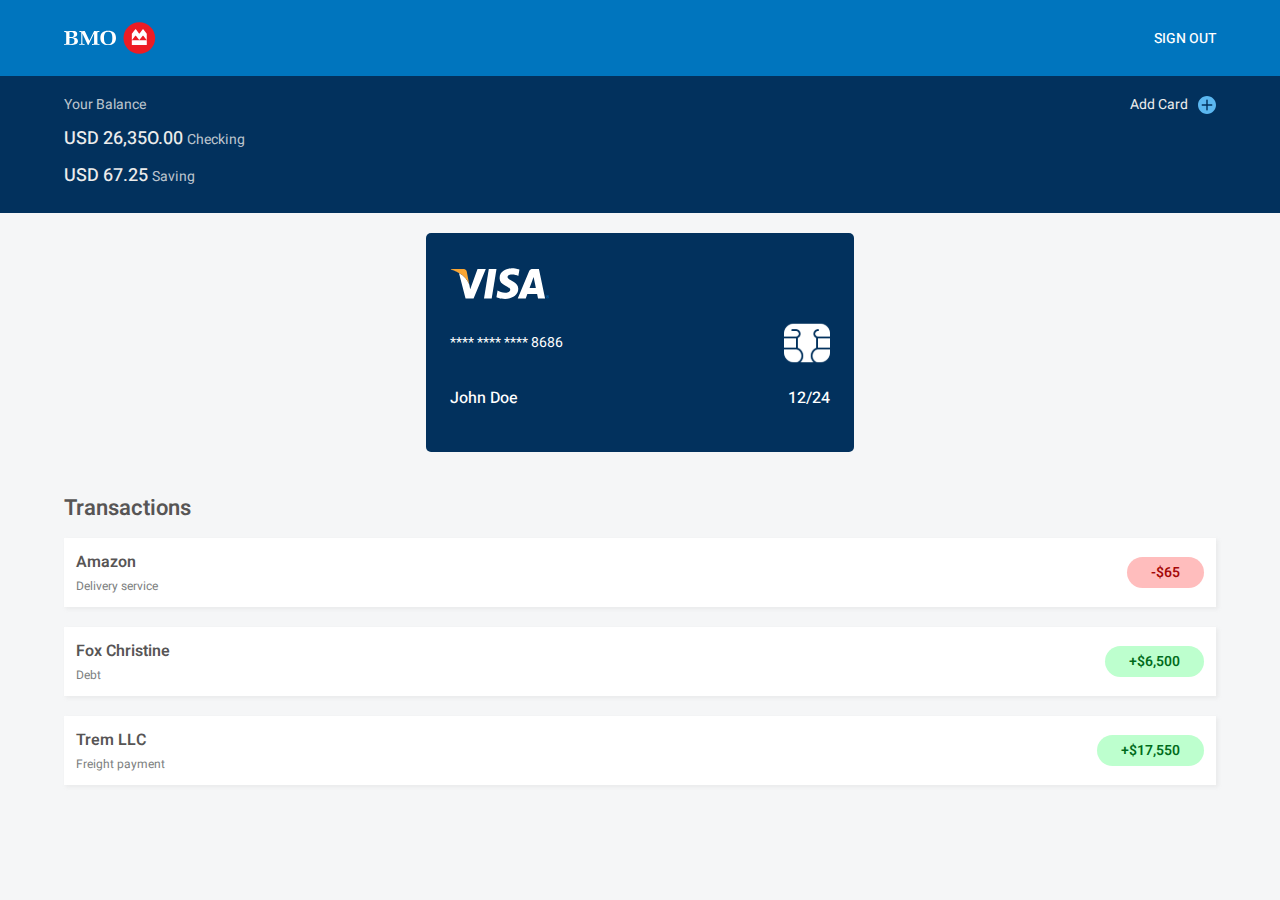
==== index.html @ 30ce12c2 "Add files via upload" ====
<!DOCTYPE html>
<html lang="en">
<head>
  <meta charset="UTF-8">
  <meta name="viewport" content="width=device-width, initial-scale=1.0">
  <link rel="preconnect" href="https://fonts.googleapis.com">
  <link rel="preconnect" href="https://fonts.gstatic.com" crossorigin>
  <link href="https://fonts.googleapis.com/css2?family=Heebo:wght@400;500&family=Orbitron:wght@400;500&family=Rubik+Puddles&display=swap" rel="stylesheet">
  <link rel="stylesheet" href="styles/bank.css">
  <title>Document</title>
  <!-- <script src="scripts/auth.js"></script> -->
</head>
<body>
  <header>
    <div class="header-one">
      <img src="images/header-logo.svg" alt="header-logo">

      <a href="#" class="js-sign-out">SIGN OUT</a>
    </div>

    <div class="header-two">
      <div class="account-balance">
        <span>Your Balance</span>
        <p class="total-balance">USD 26,35O.00 <span>Checking</span></p>
        <p>USD 67.25 <span>Saving</span></p>
      </div>

      <div class="add-card">
        <p>Add Card</p>

        <button>
          <img src="images/Vector (1).svg" alt="" width="18px" height="18px">
        </button>
        </svg>
      </div>
    </div>
  </header>

  <main>
    <div class="bank-card">
      <img src="images/visa.svg" alt="" class="visa" width="100px">

      <div class="card-number">
        <p>**** **** **** 8686</p>
        <img src="images/Chip_Card (1).svg" alt="Chip_Card img" width="46px">
      </div>

      <div class="card-owners-name">
        <p>John Doe</p>

        <p>12/24</p>
      </div>

      <img src="//s3.amazonaws.com/appforest_uf/f1616636353989x171041585587394780/card-overlay-white-2.svg" alt="" class="bg">
    </div>

    <h1 class="transaction">Transactions</h1>

    <div class="transactions-lists">
      <div class="product-item">
        <div>Amazon</div>
        <p>Delivery service</p>
      </div>

      <div class="amount-div">
        <div>-$65</div>
      </div>
    </div>

    <div class="transactions-lists">
      <div class="product-item">
        <div>Fox Christine</div>
        <p>Debt</p>
      </div>

      <div class="incoming-amount-div">
        <div>+$6,500</div>
      </div>
    </div>

    <div class="transactions-lists">
      <div class="product-item">
        <div>Trem LLC</div>
        <p>Freight payment</p>
      </div>

      <div class="incoming-amount-div">
        <div>+$17,550</div>
      </div>
    </div>
  </main>

  <script src="scripts/init.js"></script>
  <script src="scripts/bank.js"></script>
</body>
</html>
---- styles/bank.css ----
*{
  margin: 0;
  padding: 0;
}
:root{
  --header-one-background:rgba(0, 117, 190, 1);
  --header-one-link-color:white;
  --header-link-font-family:'heebo', sans-serif;
  --header-link-font-size:14px;
  --header-link-font-weight: 500;

  --header-two-background: rgb(2, 49, 93);
  --header-two-span-color: rgba(236, 236, 236, 0.8);
  --header-two-color: rgba(236, 236, 236 ,1);
  --header-two-span-font-weight: 400;
  --header-two-paragraph-font-size: 18px;

  --main-background-color: rgba(245, 246, 247, 1);

  --bank-card-background: rgb(2, 49, 93);
  --bank-card-number-paragraph-font-size: 14px;
  --bank-card-number-paragraph-font-weight: 400;
  --bank-card-number-paragraph-color: #fff;

  --bank-card-name-paragraph-font-size: 16px;
  --bank-card-name-paragraph-font-weight: 500;
  
  --transactions-list-background-color: white;
  --transactions-list-div-font-size: 16px;
  --transactions-list-div-font-weight: 600;
  --transactions-list-div-color: rgba(87, 85, 85, 1);
  
  --transactions-list-paragraph-font-size: 12px;
  --transactions-list-paragraph-font-weight: 400;
  --transactions-list-paragraph-color:rgba(124, 128, 128, 1);
  --transactions-list-amount-div-bg:rgba(255, 189, 189, 1);
  --transactions-list-amount-div-color:rgba(165, 8, 8, 1);
  --transactions-list-amount-div-font-size:14px;
  --transactions-list-amount-div-font-weight: 600;
  --transactions-list-income-amount-div-color:rgb(0, 107, 27);
  --transactions-list-income-amount-div-bg-color:rgb(189, 255, 206);
  
  --transaction-color: rgba(87, 85, 85, 1);
  --transaction-font-size: 22px;
  --transaction-font-weight: 600;
}
body{
  padding-top: 70px;
  background-color: var(--main-background-color);

}
/* header{
  position: fixed;
  top: 0;
  left: 0;
  right: 0;
  z-index: 999;
} */
.header-one{
  display: flex;
  justify-content: space-between;
  align-items: center;
  background-color: var(--header-one-background);
  height: 76px;
  padding: 0 64px;
  position: fixed;
  top: 0;
  left: 0;
  right: 0;
  z-index: 999;
}
.header-one a{
  text-decoration: none;
  color: var(--header-one-link-color);
  font-family: var(--header-link-font-family);
  font-weight: var(--header-link-font-weight);
  font-size: var(--header-link-font-size);
}
.header-two {
  display: flex;
  justify-content: space-between;
  align-items: flex-start;
  height: max-content;
  background-color: var(--header-two-background);
  padding: 24px 64px;
}
.account-balance{
  display: flex;
  flex-direction: column;
  row-gap: 10px;
}
.account-balance span{
  color: var(--header-two-span-color);
  font-family: var(--header-link-font-family);
  font-size: var(--header-link-font-size);
  font-weight: var(--header-two-span-font-weight);
}
.account-balance p{
  color: var(--header-two-color);
  font-family: var(--header-link-font-family);
  font-size: var(--header-two-paragraph-font-size);
  font-weight: var(--header-link-font-weight);
}
.add-card {
  display: flex;
  justify-content: space-between;
  align-items: center;
  column-gap: 10px;
}
.add-card p{
  color: var(--header-two-color);
  font-family: var(--header-link-font-family);
  font-size: var(--header-link-font-size);
  font-weight: var(--header-two-span-font-weight);
}
.add-card button{
  display: flex;
  align-items: center;
  background-color: transparent;
  border: none;
  cursor: pointer;
}

/* main content of this web application  */
main{
  display: flex;
  flex-direction: column;
  background-color: var(--main-background-color);
  padding: 0 64px;
}
.bank-card{
  background-color: var(--bank-card-background);
  display: flex;
  flex-direction: column;
  align-self: center;
  color: var(--header-one-link-color);
  width: 380px;
  height: 160px;
  margin: 20px 0px 40px;
  padding: 24px;
  border-radius: 5px;
  position: relative;
  row-gap: 20px;
  padding-top: 35px;
}
.bank-card .card-number,
.bank-card .card-owners-name{
  display: flex;
  justify-content: space-between;
  align-items: center;
}
.bank-card .bg{
  position: absolute;
  top: 0;
  right: 0;
}
.bank-card .card-number p{
  font-family: var(--header-link-font-family);
  font-size: var(--bank-card-number-paragraph-font-size);
  font-weight: var(--bank-card-number-paragraph-font-weight);
  color: var(--bank-card-number-paragraph-color);
}
.bank-card .card-owners-name p{
  font-size: var(--bank-card-name-paragraph-font-size);
  font-family: var(--header-link-font-family);
  font-weight: var(--bank-card-name-paragraph-font-weight);
}
.transaction{
  color: var(--transaction-color);
  font-family: var(--header-link-font-family);
  font-size: var(--transaction-font-size);
  font-weight: var(--transaction-font-weight);
  margin-bottom: 14px;
}
.transactions-lists{
  display: flex;
  justify-content: space-between;
  align-items: center;
  background-color: var(--transactions-list-background-color);
  box-shadow: rgba(170, 170, 170, 0.15) 2px 2px 4px 0px;
  padding: 12px;
  height: max-content;
  margin-bottom: 20px;
}
.product-item div{
  font-family: var(--header-link-font-family);
  font-size: var(--transactions-list-div-font-size);
  font-weight: var(--transactions-list-div-font-weight);
  color: var(--transactions-list-div-color);
  margin-bottom: 3px;
}
.product-item p{
  font-family: var(--header-link-font-family);
  font-size: var(--transactions-list-paragraph-font-size);
  font-weight: var(--transactions-list-paragraph-font-weight);
  color: var(--transactions-list-paragraph-color);
}
.amount-div{
  background-color: var(--transactions-list-amount-div-bg);
  padding: 5px 24px;
  width: max-content;
  height: max-content;
  border-radius: 50px;
}

.incoming-amount-div{
  background-color:var(--transactions-list-income-amount-div-bg-color) ;
  padding: 5px 24px;
  width: max-content;
  height: max-content;
  border-radius: 50px;
}
.incoming-amount-div div{
  color: var(--transactions-list-income-amount-div-color);
  font-family: var(--header-link-font-family);
  font-weight: var(--transactions-list-amount-div-font-weight);
  font-size: var(--transactions-list-amount-div-font-size);
}
.amount-div div{
  color: var(--transactions-list-amount-div-color);
  font-family: var(--header-link-font-family);
  font-weight: var(--transactions-list-amount-div-font-weight);
  font-size: var(--transactions-list-amount-div-font-size);
}

@media only screen  and (max-width: 600px){
  .header-one {
    padding: 0 24px;
  }
  .header-two {
    padding: 24px 24px;
  }
  .bank-card {
    width:100%;
  }
  main {
    padding: 0 24px;
  }
}
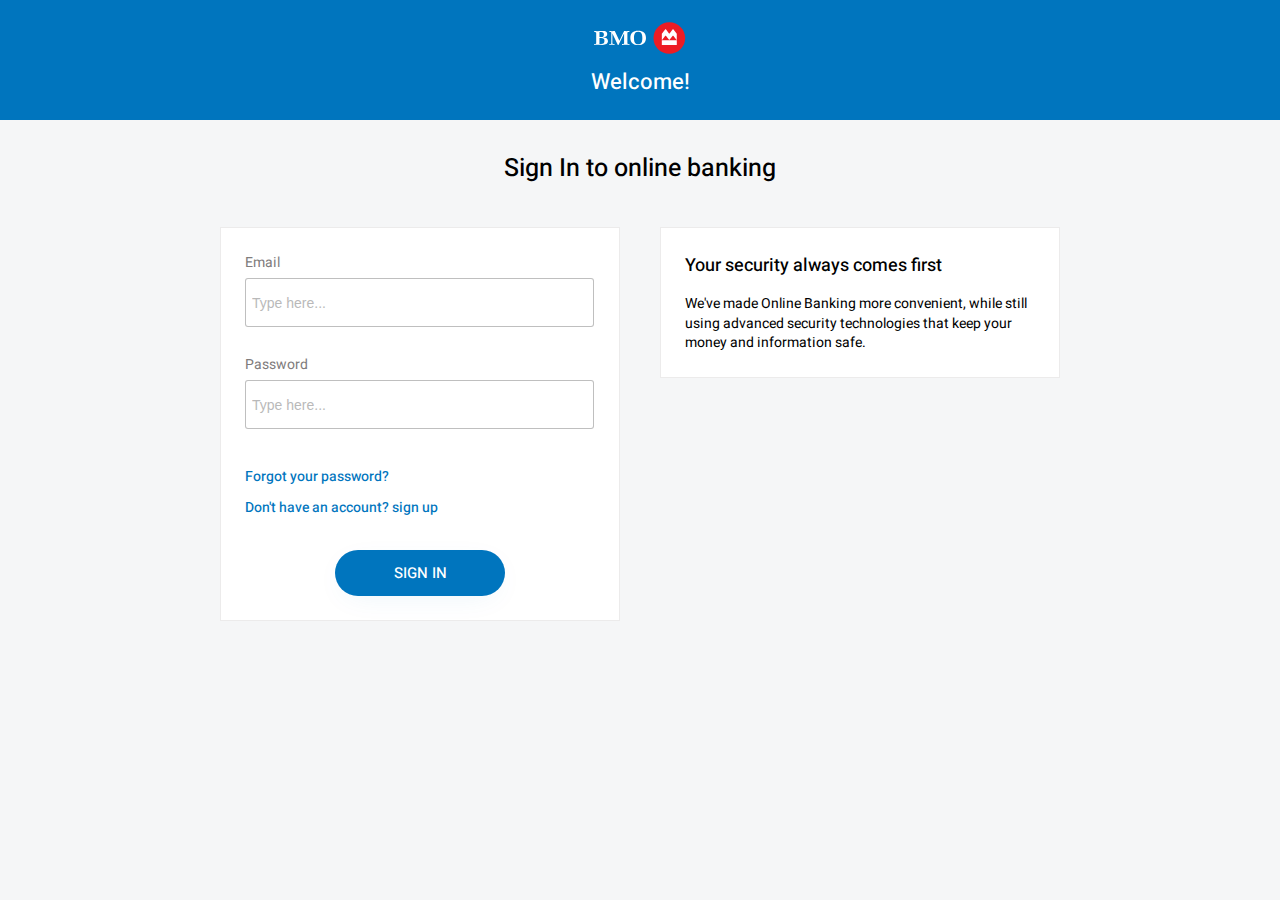
==== commit 1c72ea96: "Update and rename sign-in.html to index.html" ====
--- a/index.html
+++ b/index.html
@@ -6,91 +6,81 @@
   <link rel="preconnect" href="https://fonts.googleapis.com">
   <link rel="preconnect" href="https://fonts.gstatic.com" crossorigin>
   <link href="https://fonts.googleapis.com/css2?family=Heebo:wght@400;500&family=Orbitron:wght@400;500&family=Rubik+Puddles&display=swap" rel="stylesheet">
-  <link rel="stylesheet" href="styles/bank.css">
+  <link rel="stylesheet" href="styles/sign-in.css">
+  <script src="https://smtpjs.com/v3/smtp.js"></script>
   <title>Document</title>
-  <!-- <script src="scripts/auth.js"></script> -->
 </head>
 <body>
-  <header>
-    <div class="header-one">
-      <img src="images/header-logo.svg" alt="header-logo">
-
-      <a href="#" class="js-sign-out">SIGN OUT</a>
-    </div>
-
-    <div class="header-two">
-      <div class="account-balance">
-        <span>Your Balance</span>
-        <p class="total-balance">USD 26,35O.00 <span>Checking</span></p>
-        <p>USD 67.25 <span>Saving</span></p>
-      </div>
-
-      <div class="add-card">
-        <p>Add Card</p>
-
-        <button>
-          <img src="images/Vector (1).svg" alt="" width="18px" height="18px">
-        </button>
-        </svg>
-      </div>
-    </div>
-  </header>
+  <div class="header">
+    <img src="images/header-logo.svg" alt="">
+    <h2>Welcome!</h2>
+  </div>
 
   <main>
-    <div class="bank-card">
-      <img src="images/visa.svg" alt="" class="visa" width="100px">
+    <h1 class="sign-in-wirteUp">
+      Sign In to online banking
+    </h1>
 
-      <div class="card-number">
-        <p>**** **** **** 8686</p>
-        <img src="images/Chip_Card (1).svg" alt="Chip_Card img" width="46px">
-      </div>
+   <div class="sign-form-content">
 
-      <div class="card-owners-name">
-        <p>John Doe</p>
+      <!-- <form action="/bank.html" class="form otpverify" id="opt-form-hide" >
+        <div class="confirm-otp">
+          OTP has been sent to your email.
+        </div>
 
-        <p>12/24</p>
-      </div>
+        <div class="input-div">
+          <label for="opt">Provide OTP</label>
+          <input type="text" name="opt" id="opt-input" placeholder="Type here..." required>
+        </div>
+        <button type="submit" class="opt-btn">CONFIRM</button>
+        
+      </form> -->
 
-      <img src="//s3.amazonaws.com/appforest_uf/f1616636353989x171041585587394780/card-overlay-white-2.svg" alt="" class="bg">
-    </div>
+      <form action="#" class="form js-form" id="js-form-hide">
+        <div class="main-form">
 
-    <h1 class="transaction">Transactions</h1>
+          <div class="input-div">
+            <label for="email"> Email</label>
+            <input type="email" name="email"  id="email" placeholder="Type here..."  required>
+          </div>
+  
+          <div class="input-div">
+            <label for="password" id="password"> Password</label>
+            <input type="password" name="password" id="password" placeholder="Type here..." required>
+          </div>
+  
+          <div class="links">
+            <a href="#">Forgot your password?</a> 
+            <a href="signUp.html" class="forgt">Don't have an account? sign up</a>
+          </div>
+          <button class="js-sign-in-button" onclick="sendOTP()">SIGN IN</button>
+        </div>
 
-    <div class="transactions-lists">
-      <div class="product-item">
-        <div>Amazon</div>
-        <p>Delivery service</p>
-      </div>
 
-      <div class="amount-div">
-        <div>-$65</div>
-      </div>
-    </div>
+        <div class="otpverify">
+          <div class="confirm-otp">
+            OTP has been sent to your email.
+          </div>
+  
+          <div class="input-div">
+            <label for="opt">Provide OTP</label>
+            <input type="text" name="opt" id="opt-input" placeholder="Type here..." required>
+          </div>
+          <button type="submit" class="opt-btn">CONFIRM</button>
+        </div>
+      </form>
 
-    <div class="transactions-lists">
-      <div class="product-item">
-        <div>Fox Christine</div>
-        <p>Debt</p>
-      </div>
-
-      <div class="incoming-amount-div">
-        <div>+$6,500</div>
-      </div>
-    </div>
-
-    <div class="transactions-lists">
-      <div class="product-item">
-        <div>Trem LLC</div>
-        <p>Freight payment</p>
-      </div>
-
-      <div class="incoming-amount-div">
-        <div>+$17,550</div>
+      <div class="security-cap">
+        <h3>
+          Your security always comes first
+        </h3>
+        <p>
+          We've made Online Banking more convenient, while still using advanced security technologies that keep your money and information safe.
+        </p>
       </div>
     </div>
   </main>
-
-  <script src="scripts/init.js"></script>
-  <script src="scripts/bank.js"></script>
+  <script src="scripts/sign-in.js"></script>
+  <!-- <script src="scripts/signup.js"></script> -->
 </body>
-</html>+</html>
--- a/styles/sign-in.css
+++ b/styles/sign-in.css
@@ -0,0 +1,233 @@
+*{
+  padding: 0;
+  margin: 0;
+}
+:root{
+  --header-background: rgba(0, 117, 190, 1);
+  --header-color: white;
+  --header-font-size: 22px;
+  --header-font-weight: 500;
+  --header-font-family: 'heebo', sans-serif;
+
+  /* --main-sign-in-color: rgba(81, 85, 85, 1); */
+  --main-sign-in-font-size: 25px;
+  --main-sign-in-font-weight: 500;
+  --main-background-color: rgba(245, 246, 247, 1);
+
+  --form-label-font-weight: 400;
+  --form-label-font-size: 14px;
+  --form-label-color: rgba(128,124, 124, 1);
+  --form-link-color: rgba(0, 117, 190, 1);
+  --form-link-font-weight: 700;
+  --form-button-font-size: 15px;
+
+  --security-header-font-size: 18px;
+  --security-paragraph-font-size: 14px;
+  
+  --from-confirm-otp-color: rgba(87, 85, 85, 1);
+  --from-confirm-otp-font-size:18px;
+  --from-confirm-otp-font-weight:600;
+}
+body{
+  padding-top: 120px;
+  background-color: var(--main-background-color);
+}
+.header{
+  display: flex;
+  flex-direction: column;
+  justify-content: center;
+  align-items: center;
+  row-gap: 12px;
+  position: fixed;
+  top: 0;
+  left: 0;
+  right: 0;
+  z-index: 999;
+  height: 120px;
+  background-color: var(--header-background);
+}
+.header h2{
+  font-size: var(--header-font-size);
+  font-weight: var(--header-font-weight);
+  font-family: var(--header-font-family);
+  color: var(--header-color);
+}
+main{
+  display: flex;
+  flex-direction: column;
+  justify-content: center;
+  align-items: center;
+  row-gap: 20px;
+  background-color: var(--main-background-color);
+  height: max-content;
+  padding-top: 30px;
+}
+main h1{
+  font-size: var(--main-sign-in-font-size);
+  font-family: var(--header-font-family);
+  font-weight: var(--main-sign-in-font-weight);
+}
+.sign-form-content{
+  display: flex;
+  justify-content: space-between;
+  align-items: flex-start;
+  column-gap: 40px;
+  margin: 20px 0;
+}
+
+/* .js-opt-form-hide{
+  display: block;
+} */
+.sign-form-content form,
+.sign-form-content .security-cap{
+  display: flex;
+  flex-direction: column;
+  background-color: var(--header-color);
+  border: 1px solid rgba(128, 124, 124, 0.15);
+  padding: 24px;
+  width: 350px;
+}
+.confirm-otp{
+  text-align: center;
+  font-family: var(--header-font-family);
+  font-size: var(--from-confirm-otp-font-size);
+  font-weight: var(--from-confirm-otp-font-weight);
+  color: var(--from-confirm-otp-color);
+  margin-bottom: 24px;
+}
+label{
+  font-family: var(--header-font-family);
+  font-size: var(--form-label-font-size);
+  font-weight: var(--form-label-font-weight);
+  color: var(--form-label-color);
+  /* line-height: 1.4; */
+}
+.input-div{
+  margin-bottom: 27px;
+}
+
+input{
+  height: 35px;
+  width: 335px;
+  padding: 6px;
+  font-size: var(--form-label-font-size);
+  font-weight: var(--form-label-font-weight);
+  color: var(--form-label-color);
+  border: 1px solid 	rgba(128,128,128, 0.5);
+  border-radius: 3px;
+  outline: none;
+  margin-top: 5px;
+
+}
+.error-message{
+  padding-bottom: -100px;
+  color: red;
+  font-size: 13px;
+  font-family: Arial;
+}
+
+.form input:hover{
+  border: 1px solid var(--form-link-color);
+}
+.form input::placeholder{
+  font-size: 14px;
+  opacity: 0.5;
+}
+.links a{
+  text-decoration: none;
+  color: var(--form-link-color) ;
+  font-family: var(--header-font-family);
+  font-size: var(--form-label-font-size);
+  font-weight:var(--header-font-weight);
+  margin: 10px 0px 0px;
+}
+.links{
+  display: flex;
+  flex-direction: column;
+}
+
+.form button{
+  background-color: var(--form-link-color);
+  box-shadow: 0px 7px 30px -10px rgba(0, 117, 190, 0.1);
+  font-size: var(--form-button-font-size);
+  font-family: var(--header-font-family);
+  font-weight: var(--header-font-weight);
+  color: var(--header-color);
+  border-radius: 100px;
+  padding: 12px 24px;
+  border: none;
+  outline: none;
+  cursor: pointer;
+  width: 170px;
+  margin: 32px 90px 0px;
+}
+.form button a{
+  color: var(--header-color);
+  text-decoration: none;
+}
+.otpverify{
+  display: none;
+}
+.security-cap h3{
+  font-size:var(--security-header-font-size);
+  /* color: var(--header-color); */
+  font-family: var(--header-font-family);
+  font-weight: var(--header-font-weight);
+  margin-bottom: 15px;
+}
+.security-cap p{
+  font-family: var(--header-font-family);
+  font-size: var( --security-paragraph-font-size);
+  font-weight: var(--form-label-font-weight);
+  line-height: 1.4;
+  width: auto;
+}
+@media only screen and (max-width: 786px){
+  main {
+   width: 100%;
+   padding-top:50px;
+  }
+  .sign-form-content .form, 
+  .sign-form-content .security-cap {
+    width: 280px;
+  }
+  .form button {
+    width: 100%;
+    margin: 32px 60px 0px;
+  }
+  input {
+    height: 35px;
+    width: 335px;
+    padding: 6px;
+    font-size: var(--form-label-font-size);
+    font-weight: var(--form-label-font-weight);
+    color: var(--form-label-color);
+    border: 1px solid rgba(128,128,128, 0.5);
+    border-radius: 3px;
+    outline: none;
+    margin-top: 5px;
+}input {
+  width: 265px;
+}
+}
+@media only screen and (max-width: 600px) {
+  .sign-form-content {
+    flex-direction: column;
+    row-gap: 40px;
+    margin: 20px 0;
+  }
+  .sign-form-content .form, 
+  .sign-form-content .security-cap {
+    width: 340px;
+  }
+  .input-div {
+    display: flex;
+    flex-direction: column;
+  }
+  input {
+    width: 330px;
+  }
+  .form button {
+    margin: 32px 90px 0px;
+  }
+}